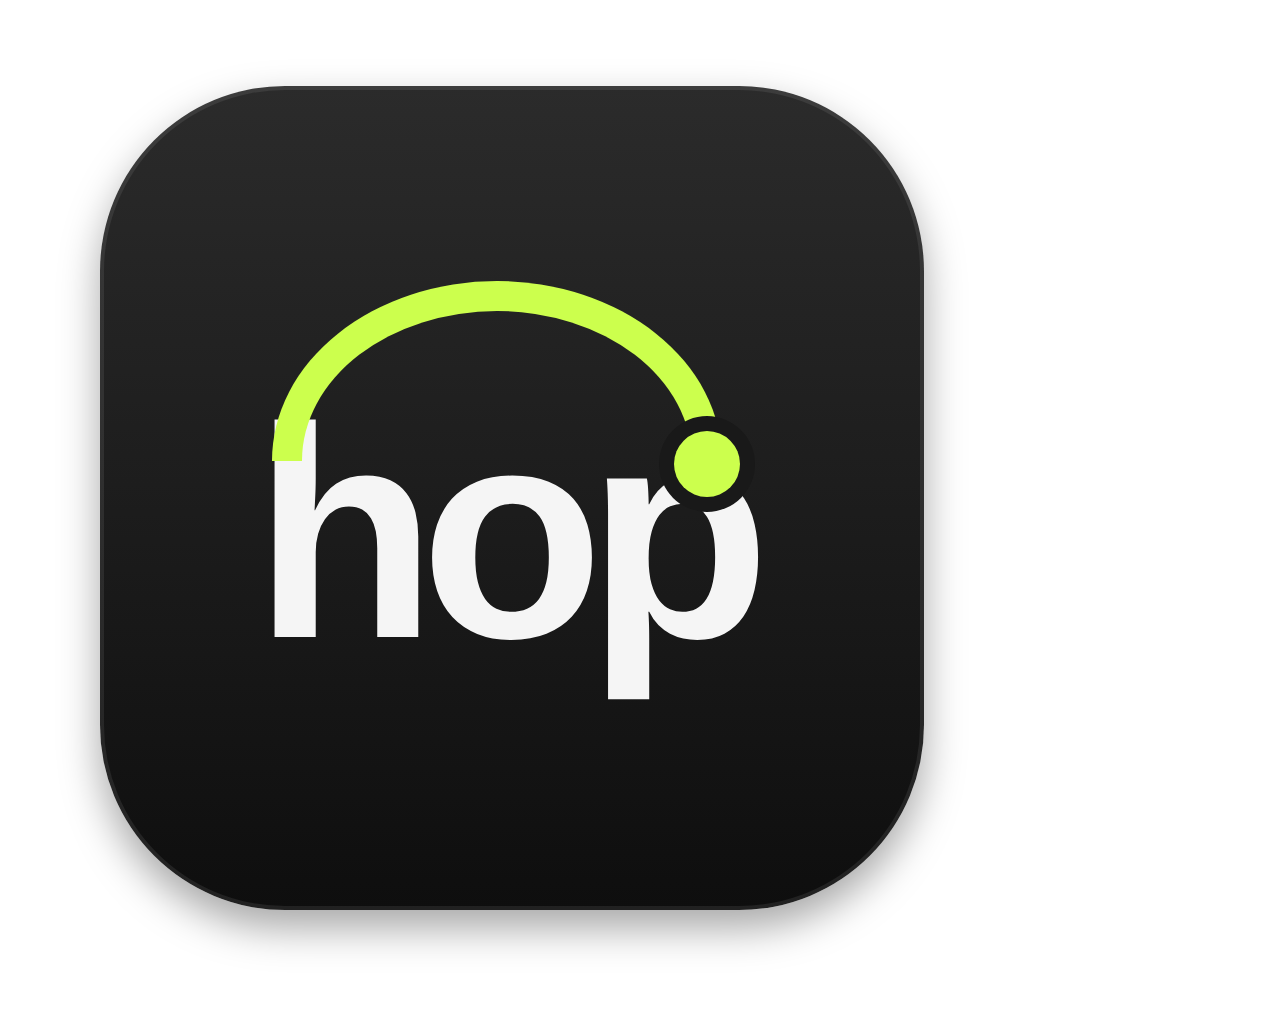
==== assets/make_icon.html @ 58b99d6c "Hop 1.0.0: send files between your computers and phones over Wi-Fi - Bonjour/mDNS discovery, or add " ====
<!doctype html>
<!-- Renders the Hop icon: "hop" in a heavy grotesk with a lime arc hopping over it.
     Same tile, gradient and type as the Dwn and Tag icons so the apps read as a family.
       node assets/make_icon.js && python assets/make_icon.py -->
<html><head><style>
  html, body { margin: 0; width: 1024px; height: 1024px; background: transparent; }
  .tile { position: absolute; left: 100px; top: 86px; width: 824px; height: 824px; border-radius: 185px;
    background: linear-gradient(#2b2b2b, #0e0e0e); box-shadow: 0 0 0 4px rgba(255,255,255,.08) inset, 0 18px 40px rgba(0,0,0,.35);
    display: flex; align-items: center; justify-content: center; }
  .mark { position: relative; display: inline-block; font: 900 300px/1 "Inter Display", "Inter", sans-serif; letter-spacing: -.055em;
    color: #f5f5f5; padding-right: .055em; margin-top: 70px; }
  .arc { position: absolute; left: .06em; right: .16em; top: -.34em; height: .5em; border: .1em solid #ccff4d; border-bottom: 0;
    border-radius: 50% 50% 0 0 / 100% 100% 0 0; }
  .arc::after { content: ""; position: absolute; right: -.16em; bottom: -.12em; width: .22em; height: .22em; border-radius: 50%;
    background: #ccff4d; box-shadow: 0 0 0 .05em #191919; }
</style></head><body><div class="tile"><span class="mark">hop<i class="arc"></i></span></div></body></html>
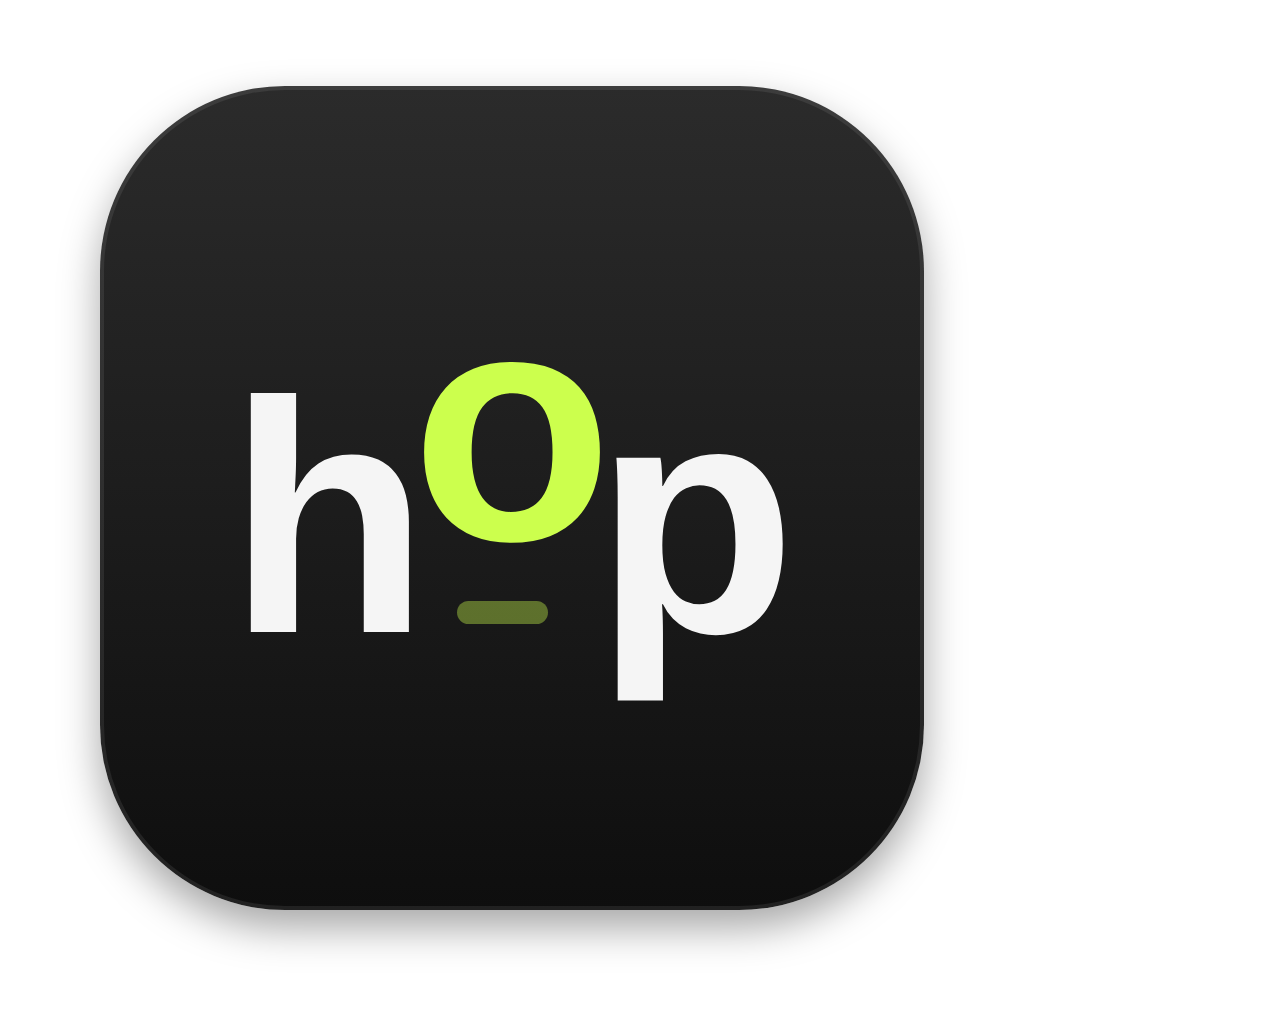
==== commit ba32171e: "New icon and splash: the lime o caught mid-hop The mark is now "hop" with a lime o raised above its " ====
--- a/assets/make_icon.html
+++ b/assets/make_icon.html
@@ -1,5 +1,5 @@
 <!doctype html>
-<!-- Renders the Hop icon: "hop" in a heavy grotesk with a lime arc hopping over it.
+<!-- Renders the Hop icon: "hop" in a heavy grotesk with the lime "o" caught mid-hop above its shadow.
      Same tile, gradient and type as the Dwn and Tag icons so the apps read as a family.
        node assets/make_icon.js && python assets/make_icon.py -->
 <html><head><style>
@@ -7,10 +7,9 @@
   .tile { position: absolute; left: 100px; top: 86px; width: 824px; height: 824px; border-radius: 185px;
     background: linear-gradient(#2b2b2b, #0e0e0e); box-shadow: 0 0 0 4px rgba(255,255,255,.08) inset, 0 18px 40px rgba(0,0,0,.35);
     display: flex; align-items: center; justify-content: center; }
-  .mark { position: relative; display: inline-block; font: 900 300px/1 "Inter Display", "Inter", sans-serif; letter-spacing: -.055em;
-    color: #f5f5f5; padding-right: .055em; margin-top: 70px; }
-  .arc { position: absolute; left: .06em; right: .16em; top: -.34em; height: .5em; border: .1em solid #ccff4d; border-bottom: 0;
-    border-radius: 50% 50% 0 0 / 100% 100% 0 0; }
-  .arc::after { content: ""; position: absolute; right: -.16em; bottom: -.12em; width: .22em; height: .22em; border-radius: 50%;
-    background: #ccff4d; box-shadow: 0 0 0 .05em #191919; }
-</style></head><body><div class="tile"><span class="mark">hop<i class="arc"></i></span></div></body></html>
+  .mark { position: relative; display: inline-block; font: 900 330px/1 "Inter Display", "Inter", sans-serif; letter-spacing: -.055em;
+    color: #f5f5f5; padding-right: .055em; margin-top: 40px; }
+  .o { display: inline-block; position: relative; color: #ccff4d; }
+  .o > i { display: inline-block; font-style: normal; transform: translateY(-.28em); }
+  .o::after { content: ""; position: absolute; left: .14em; right: .14em; top: .75em; height: .07em; border-radius: 1em; background: rgba(204,255,77,.38); }
+</style></head><body><div class="tile"><span class="mark">h<b class="o"><i>o</i></b>p</span></div></body></html>
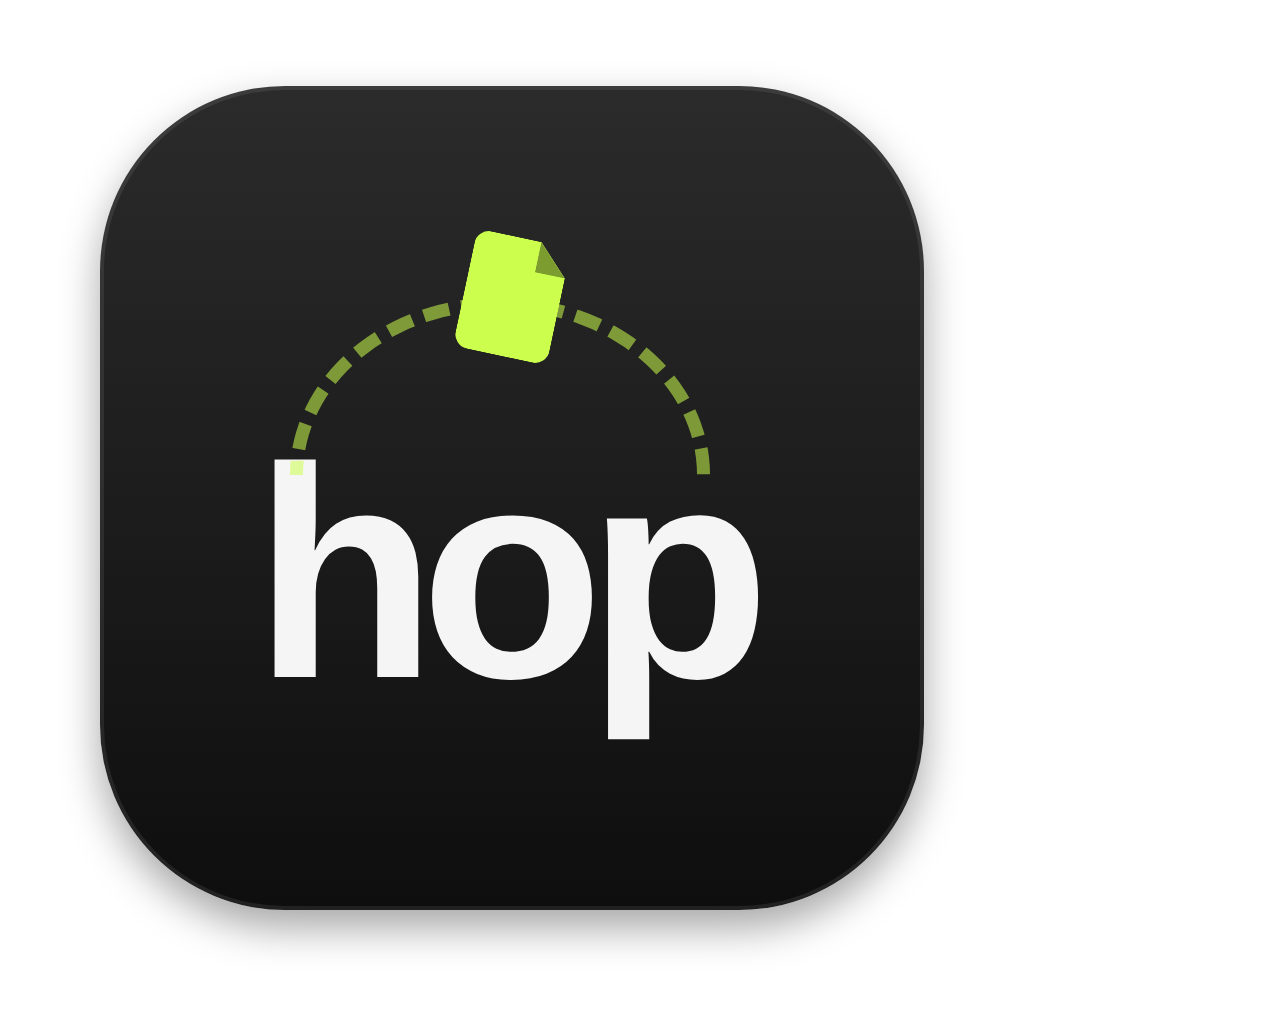
==== commit 2636ef0f: "Icon: a lime file hopping across "hop" on a dashed path Reads as sending a file from one place to an" ====
--- a/assets/make_icon.html
+++ b/assets/make_icon.html
@@ -1,5 +1,5 @@
 <!doctype html>
-<!-- Renders the Hop icon: "hop" in a heavy grotesk with the lime "o" caught mid-hop above its shadow.
+<!-- Renders the Hop icon: "hop" in a heavy grotesk with a lime file hopping across it on a dashed path.
      Same tile, gradient and type as the Dwn and Tag icons so the apps read as a family.
        node assets/make_icon.js && python assets/make_icon.py -->
 <html><head><style>
@@ -7,9 +7,11 @@
   .tile { position: absolute; left: 100px; top: 86px; width: 824px; height: 824px; border-radius: 185px;
     background: linear-gradient(#2b2b2b, #0e0e0e); box-shadow: 0 0 0 4px rgba(255,255,255,.08) inset, 0 18px 40px rgba(0,0,0,.35);
     display: flex; align-items: center; justify-content: center; }
-  .mark { position: relative; display: inline-block; font: 900 330px/1 "Inter Display", "Inter", sans-serif; letter-spacing: -.055em;
-    color: #f5f5f5; padding-right: .055em; margin-top: 40px; }
-  .o { display: inline-block; position: relative; color: #ccff4d; }
-  .o > i { display: inline-block; font-style: normal; transform: translateY(-.28em); }
-  .o::after { content: ""; position: absolute; left: .14em; right: .14em; top: .75em; height: .07em; border-radius: 1em; background: rgba(204,255,77,.38); }
-</style></head><body><div class="tile"><span class="mark">h<b class="o"><i>o</i></b>p</span></div></body></html>
+  .mark { position: relative; display: inline-block; font: 900 300px/1 "Inter Display", "Inter", sans-serif; letter-spacing: -.055em;
+    color: #f5f5f5; padding-right: .055em; margin-top: 150px; }
+  .path { position: absolute; left: .12em; right: .2em; top: -.42em; height: .55em; border: max(1px, .045em) dashed rgba(204,255,77,.55);
+  border-bottom: 0; border-radius: 50% 50% 0 0 / 100% 100% 0 0; }
+  .file { position: absolute; left: 50%; top: -.62em; width: .32em; height: .4em; margin-left: -.16em; background: #ccff4d; border-radius: .05em;
+  clip-path: polygon(0 0, 68% 0, 100% 26%, 100% 100%, 0 100%); transform: rotate(12deg); }
+  .file::after { content: ""; position: absolute; right: 0; top: 0; width: 32%; height: 26%; background: #7d9c2f; clip-path: polygon(0 0, 100% 100%, 0 100%); }
+</style></head><body><div class="tile"><span class="mark">hop<i class="path"></i><i class="file"></i></span></div></body></html>
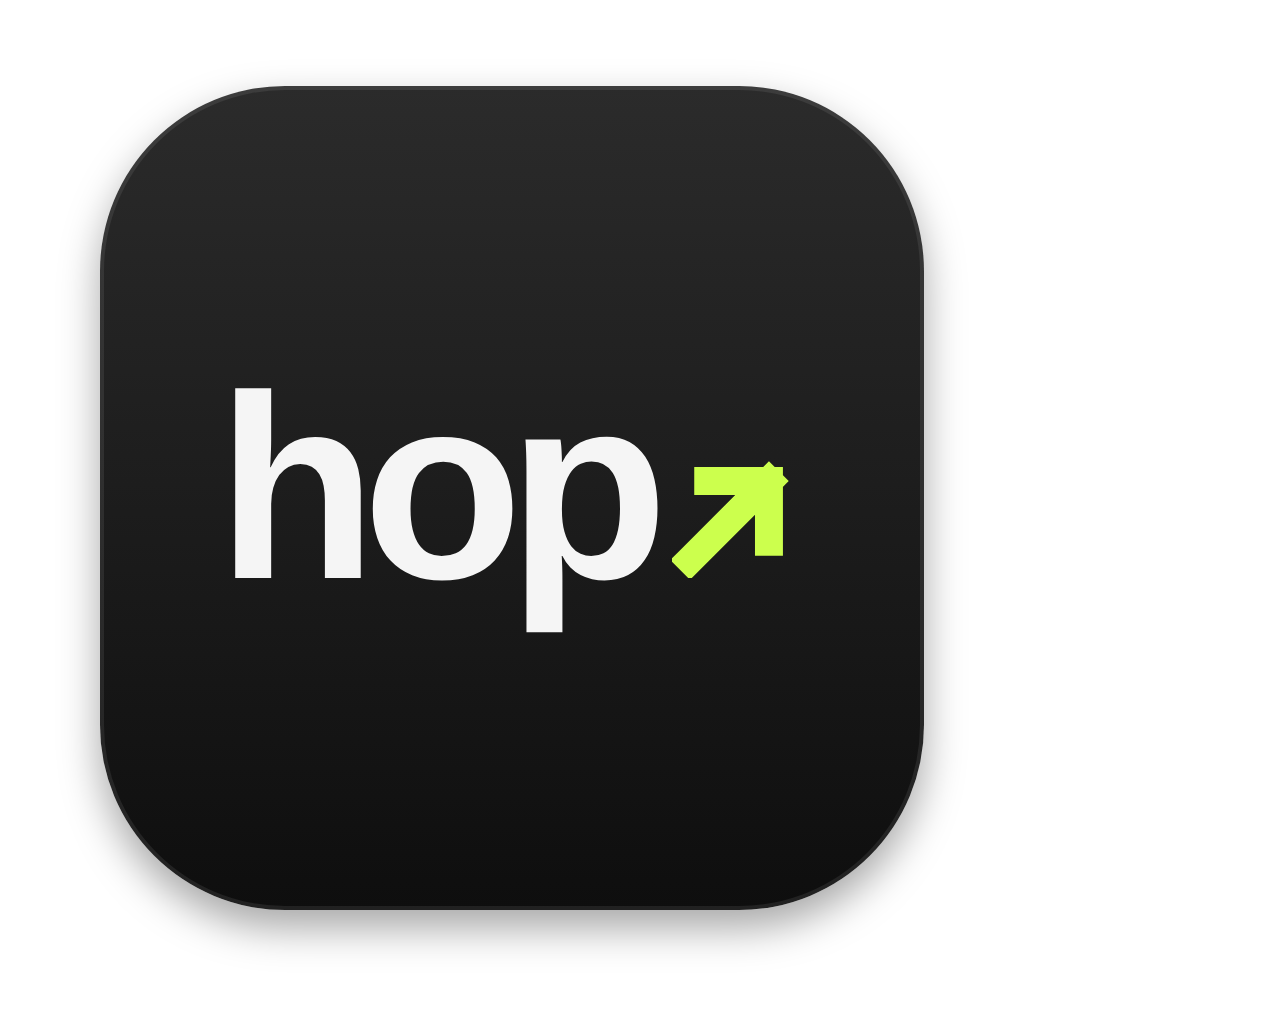
==== commit 9314d7cf: "Icon: "hop" and a lime send arrow, in line with dwn, tag and pxl Same tile, type and size as the oth" ====
--- a/assets/make_icon.html
+++ b/assets/make_icon.html
@@ -1,5 +1,5 @@
 <!doctype html>
-<!-- Renders the Hop icon: "hop" in a heavy grotesk with a lime file hopping across it on a dashed path.
+<!-- Renders the Hop icon: "hop" in a heavy grotesk followed by a lime send arrow.
      Same tile, gradient and type as the Dwn and Tag icons so the apps read as a family.
        node assets/make_icon.js && python assets/make_icon.py -->
 <html><head><style>
@@ -7,11 +7,8 @@
   .tile { position: absolute; left: 100px; top: 86px; width: 824px; height: 824px; border-radius: 185px;
     background: linear-gradient(#2b2b2b, #0e0e0e); box-shadow: 0 0 0 4px rgba(255,255,255,.08) inset, 0 18px 40px rgba(0,0,0,.35);
     display: flex; align-items: center; justify-content: center; }
-  .mark { position: relative; display: inline-block; font: 900 300px/1 "Inter Display", "Inter", sans-serif; letter-spacing: -.055em;
-    color: #f5f5f5; padding-right: .055em; margin-top: 150px; }
-  .path { position: absolute; left: .12em; right: .2em; top: -.42em; height: .55em; border: max(1px, .045em) dashed rgba(204,255,77,.55);
-  border-bottom: 0; border-radius: 50% 50% 0 0 / 100% 100% 0 0; }
-  .file { position: absolute; left: 50%; top: -.62em; width: .32em; height: .4em; margin-left: -.16em; background: #ccff4d; border-radius: .05em;
-  clip-path: polygon(0 0, 68% 0, 100% 26%, 100% 100%, 0 100%); transform: rotate(12deg); }
-  .file::after { content: ""; position: absolute; right: 0; top: 0; width: 32%; height: 26%; background: #7d9c2f; clip-path: polygon(0 0, 100% 100%, 0 100%); }
-</style></head><body><div class="tile"><span class="mark">hop<i class="path"></i><i class="file"></i></span></div></body></html>
+  .mark { position: relative; display: inline-block; font: 900 262px/1 "Inter Display", "Inter", sans-serif; letter-spacing: -.055em;
+    color: #f5f5f5; padding-right: .055em; margin-top: -20px; }
+  .go { display: inline-block; width: .46em; height: .46em; margin-left: .07em; vertical-align: baseline;
+  background: url("data:image/svg+xml,%3Csvg xmlns='http://www.w3.org/2000/svg' viewBox='0 0 20 20'%3E%3Cpath d='M3 17L16 4M6 4h10v10' stroke='%23ccff4d' stroke-width='4.6' fill='none' stroke-linecap='square'/%3E%3C/svg%3E") center / contain no-repeat; }
+</style></head><body><div class="tile"><span class="mark">hop<i class="go"></i></span></div></body></html>
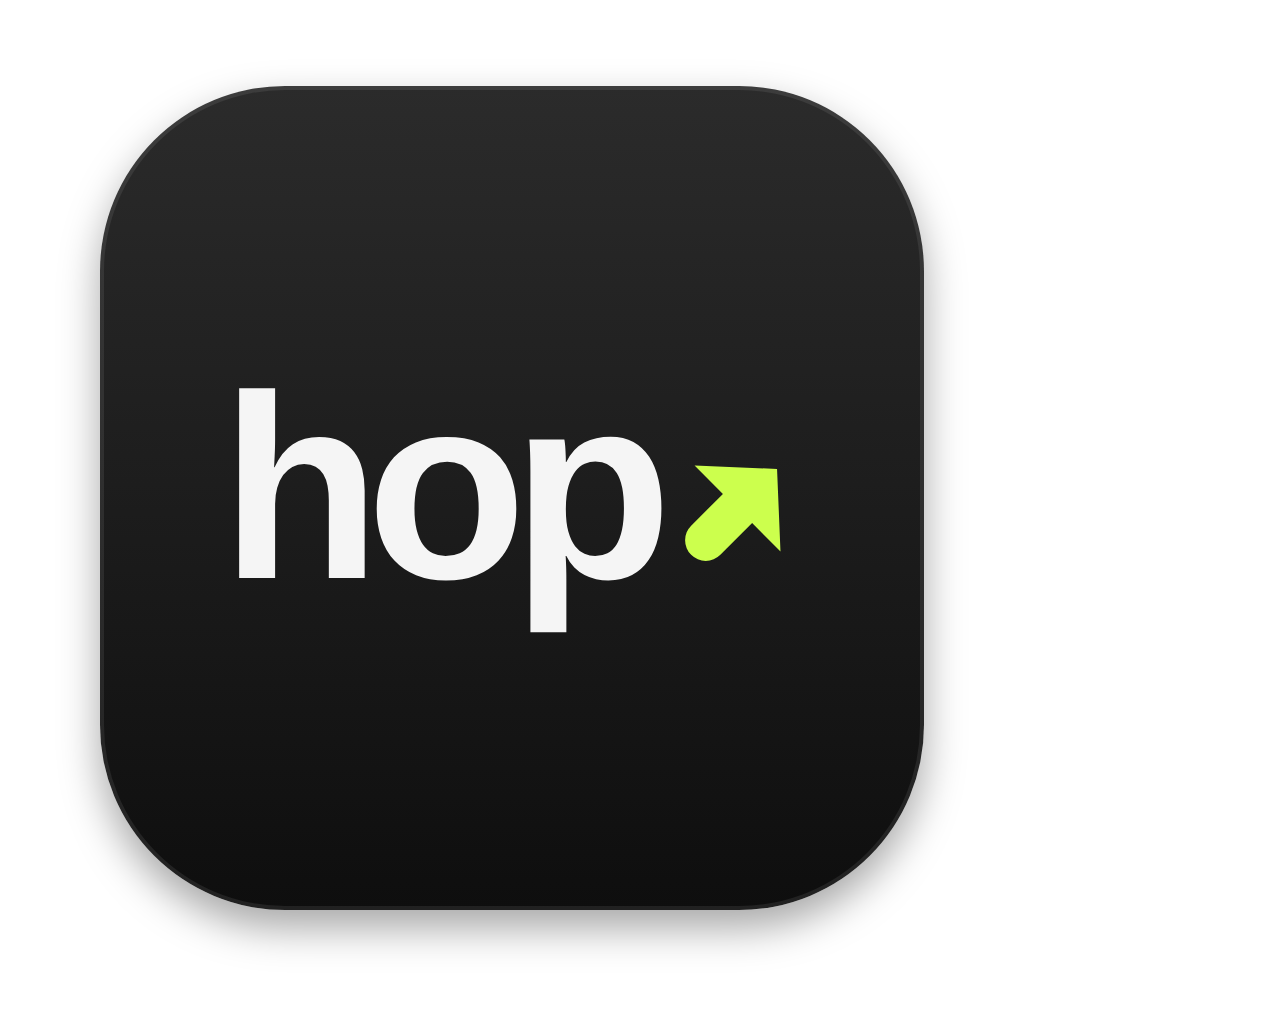
==== commit 134094cb: "Icon: smooth filled send arrow Co-Authored-By: Claude Opus 5.5 <noreply@anthropic.com> Claude-Sessio" ====
--- a/assets/make_icon.html
+++ b/assets/make_icon.html
@@ -9,6 +9,6 @@
     display: flex; align-items: center; justify-content: center; }
   .mark { position: relative; display: inline-block; font: 900 262px/1 "Inter Display", "Inter", sans-serif; letter-spacing: -.055em;
     color: #f5f5f5; padding-right: .055em; margin-top: -20px; }
-  .go { display: inline-block; width: .46em; height: .46em; margin-left: .07em; vertical-align: baseline;
-  background: url("data:image/svg+xml,%3Csvg xmlns='http://www.w3.org/2000/svg' viewBox='0 0 20 20'%3E%3Cpath d='M3 17L16 4M6 4h10v10' stroke='%23ccff4d' stroke-width='4.6' fill='none' stroke-linecap='square'/%3E%3C/svg%3E") center / contain no-repeat; }
+  .go { display: inline-block; width: .46em; height: .46em; margin-left: .04em; vertical-align: baseline;
+  background: url("data:image/svg+xml,%3Csvg xmlns='http://www.w3.org/2000/svg' viewBox='-4.6 4.6 100 100'%3E%3Cpath transform='rotate(45 50 50)' fill='%23ccff4d' d='M33 46V83A17 17 0 0 0 67 83V46H100L50 0L0 46Z'/%3E%3C/svg%3E") center / contain no-repeat; }
 </style></head><body><div class="tile"><span class="mark">hop<i class="go"></i></span></div></body></html>
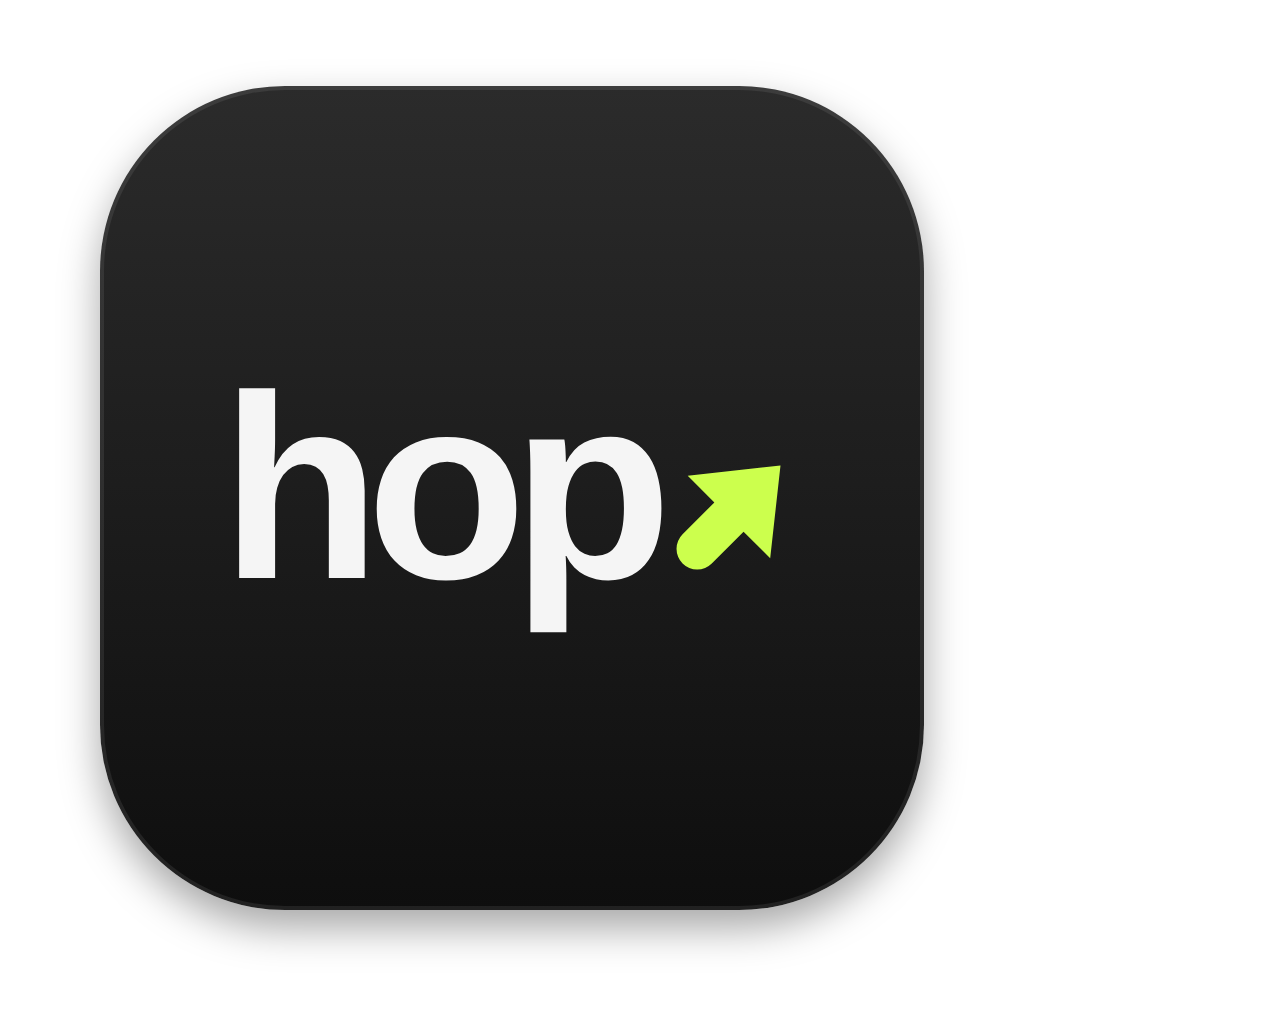
==== commit 815d54e8: "Icon: taller, sharper arrowhead Co-Authored-By: Claude Opus 5.5 <noreply@anthropic.com> Claude-Sessi" ====
--- a/assets/make_icon.html
+++ b/assets/make_icon.html
@@ -10,5 +10,5 @@
   .mark { position: relative; display: inline-block; font: 900 262px/1 "Inter Display", "Inter", sans-serif; letter-spacing: -.055em;
     color: #f5f5f5; padding-right: .055em; margin-top: -20px; }
   .go { display: inline-block; width: .46em; height: .46em; margin-left: .04em; vertical-align: baseline;
-  background: url("data:image/svg+xml,%3Csvg xmlns='http://www.w3.org/2000/svg' viewBox='-4.6 4.6 100 100'%3E%3Cpath transform='rotate(45 50 50)' fill='%23ccff4d' d='M33 46V83A17 17 0 0 0 67 83V46H100L50 0L0 46Z'/%3E%3C/svg%3E") center / contain no-repeat; }
+  background: url("data:image/svg+xml,%3Csvg xmlns='http://www.w3.org/2000/svg' viewBox='2.46 -2.46 100 100'%3E%3Cpath transform='rotate(45 50 50)' fill='%23ccff4d' d='M33 46V83A17 17 0 0 0 67 83V46H98L50 -14L2 46Z'/%3E%3C/svg%3E") center / contain no-repeat; }
 </style></head><body><div class="tile"><span class="mark">hop<i class="go"></i></span></div></body></html>
